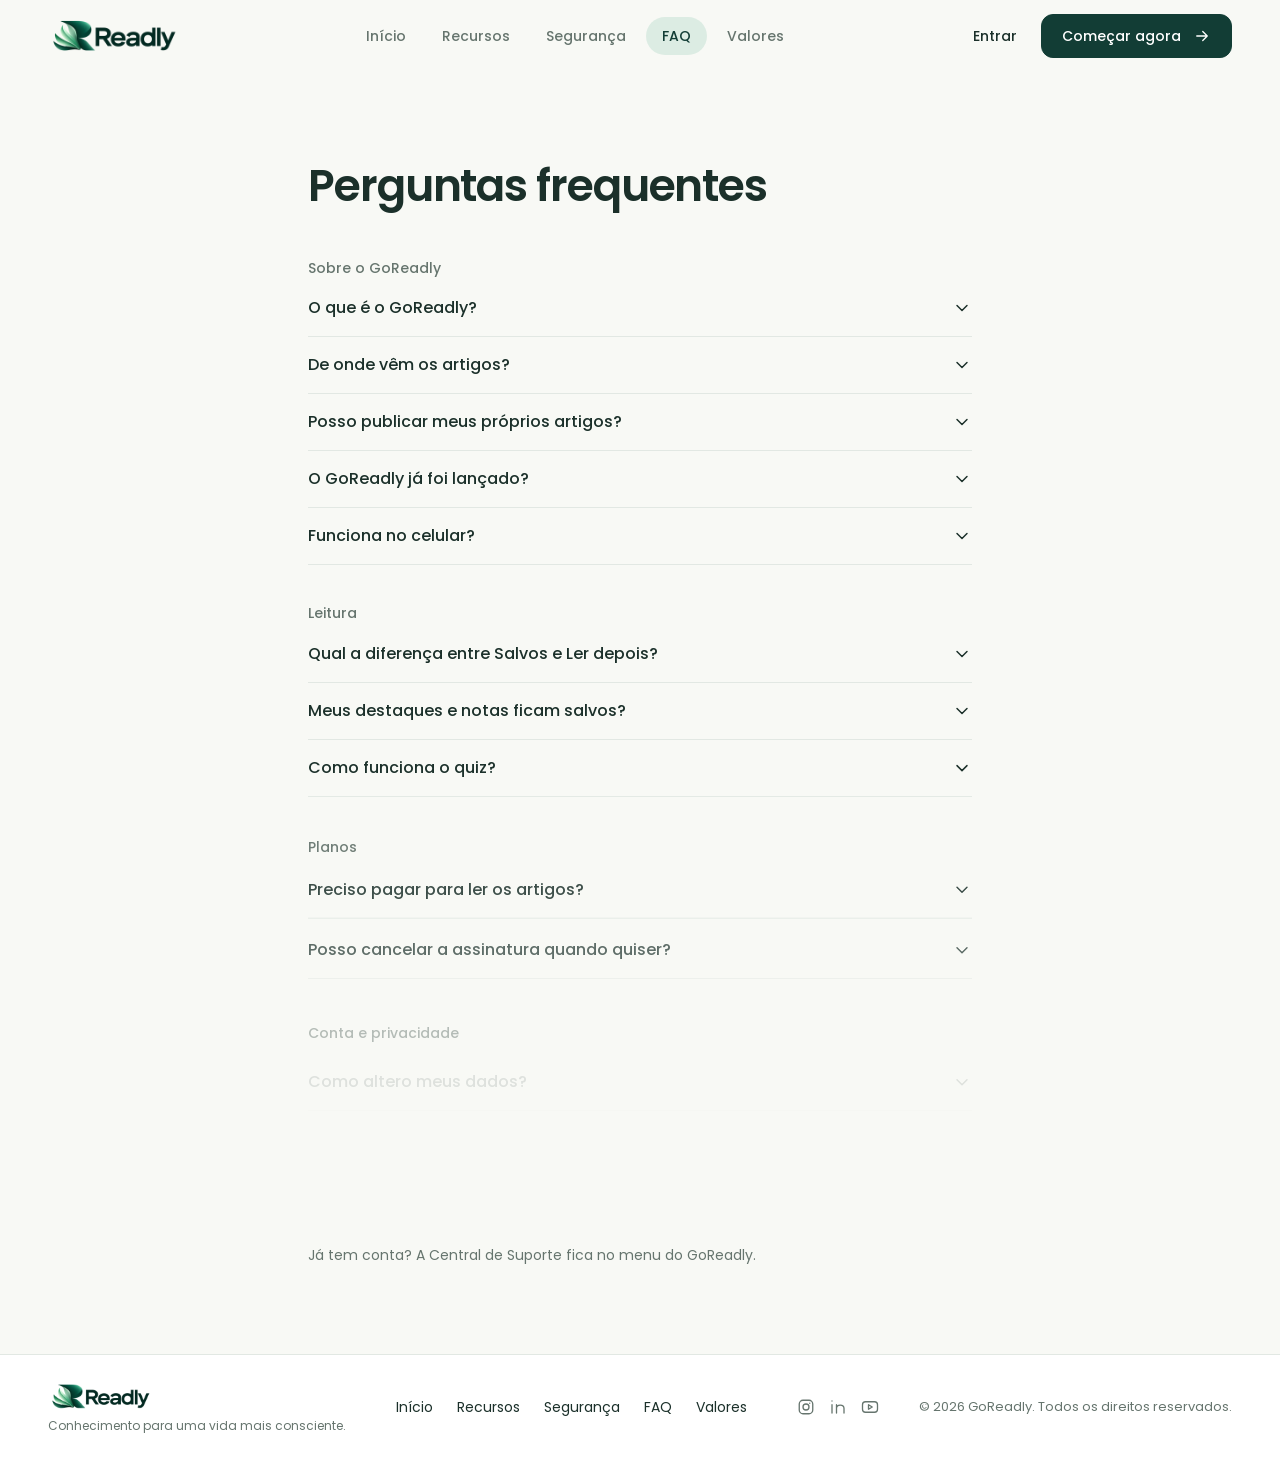
==== faq.html @ 85cb45d0 "add" ====
<!doctype html>
<html lang="pt-BR">
<head>
  <meta charset="utf-8">
  <meta name="viewport" content="width=device-width, initial-scale=1">
  <meta name="description" content="Respostas para as perguntas mais comuns sobre o GoReadly: artigos, leitura, planos, conta e privacidade.">
  <meta name="theme-color" content="#F8F9F5">
  <title>Perguntas frequentes — GoReadly</title>
  <link rel="icon" href="./assets/favicon.ico" sizes="any">
  <link rel="icon" type="image/png" sizes="32x32" href="./assets/favicon-32x32.png">
  <link rel="apple-touch-icon" href="./assets/apple-touch-icon.png">
  <link rel="preload" href="./assets/Poppins-Regular.woff2" as="font" type="font/woff2" crossorigin>
  <link rel="preload" href="./assets/Poppins-SemiBold.woff2" as="font" type="font/woff2" crossorigin>
  <link rel="stylesheet" href="./styles.css">
  <script>document.documentElement.classList.add('js');setTimeout(function(){document.documentElement.classList.add('motion-ready')},3000)</script>
  <script src="./assets/vendor/gsap.min.js" defer></script>
  <script src="./assets/vendor/ScrollTrigger.min.js" defer></script>
  <script src="./script.js" defer></script>
</head>
<body>
  <a class="skip-link" href="#inicio">Ir para o conteúdo</a>
  <svg class="icon-definitions" xmlns="http://www.w3.org/2000/svg" aria-hidden="true"><defs>
    <symbol id="arrow" viewBox="0 0 24 24"><path d="M5 12h14m-6-6 6 6-6 6"/></symbol>
    <symbol id="chevron" viewBox="0 0 24 24"><path d="m6 9 6 6 6-6"/></symbol>
    <symbol id="check" viewBox="0 0 24 24"><path d="M20 6 9 17l-5-5"/></symbol>
    <symbol id="minus" viewBox="0 0 24 24"><path d="M5 12h14"/></symbol>
    <symbol id="book" viewBox="0 0 24 24"><path d="M12 7v14"/><path d="M3 18a1 1 0 0 1-1-1V4a1 1 0 0 1 1-1h5a4 4 0 0 1 4 4 4 4 0 0 1 4-4h5a1 1 0 0 1 1 1v13a1 1 0 0 1-1 1h-6a3 3 0 0 0-3 3 3 3 0 0 0-3-3z"/></symbol>
    <symbol id="crown" viewBox="0 0 24 24"><path d="M11.600 3.300a.5.5 0 0 1 .8 0l2.900 5.600a1 1 0 0 0 1.500.3l4.300-3.700a.5.5 0 0 1 .8.500l-2.800 10.300a1 1 0 0 1-1 .7H5.900a1 1 0 0 1-1-.7L2.100 6a.5.5 0 0 1 .8-.500l4.300 3.700a1 1 0 0 0 1.500-.3z"/><path d="M5 21h14"/></symbol>
    <symbol id="instagram" viewBox="0 0 24 24"><rect x="3" y="3" width="18" height="18" rx="5"/><circle cx="12" cy="12" r="4"/><path d="M17 7h.01"/></symbol>
    <symbol id="linkedin" viewBox="0 0 24 24"><path d="M4 9v11M4 4v.01M10 20V9m0 5c0-6 10-6 10 0v6"/></symbol>
    <symbol id="youtube" viewBox="0 0 24 24"><rect x="2" y="5" width="20" height="14" rx="4"/><path d="m10 9 5 3-5 3Z"/></symbol>
  </defs></svg>

  <header class="header">
    <div class="container header-inner">
      <a href="./index.html" class="brand" aria-label="GoReadly — início"><img src="./assets/goreadly-logo.png" alt="GoReadly" width="132" height="44"></a>
      <nav class="navigation" id="mobile-navigation" aria-label="Navegação principal">
        <a href="./index.html#inicio">Início</a>
        <a href="./recursos.html">Recursos</a>
        <a href="./seguranca.html">Segurança</a>
        <a href="./faq.html" aria-current="page">FAQ</a>
        <a href="./valores.html">Valores</a>
        <a class="navigation-login" href="/login">Entrar</a>
      </nav>
      <div class="header-actions">
        <a class="header-login" href="/login">Entrar</a>
        <a class="button button-small" href="/cadastro">Começar agora <svg aria-hidden="true"><use href="#arrow"/></svg></a>
        <button class="menu-toggle" type="button" aria-label="Abrir menu" aria-expanded="false" aria-controls="mobile-navigation"><span></span><span></span></button>
      </div>
    </div>
  </header>

  <main id="inicio" tabindex="-1">
    <div class="container faq-page">
      <h1>Perguntas frequentes</h1>
      <section class="faq">
        <h2>Sobre o GoReadly</h2>
        <details><summary>O que é o GoReadly? <svg aria-hidden="true"><use href="#chevron"/></svg></summary><p>Uma plataforma de aprendizagem contínua por meio da leitura de artigos selecionados e revisados pela equipe do GoReadly.</p></details>
        <details><summary>De onde vêm os artigos? <svg aria-hidden="true"><use href="#chevron"/></svg></summary><p>De fontes selecionadas pela equipe. Cada artigo mostra a fonte, os créditos e a licença, quando disponíveis.</p></details>
        <details><summary>Posso publicar meus próprios artigos? <svg aria-hidden="true"><use href="#chevron"/></svg></summary><p>Não. O catálogo é selecionado, revisado e publicado exclusivamente pela equipe.</p></details>
        <details><summary>O GoReadly já foi lançado? <svg aria-hidden="true"><use href="#chevron"/></svg></summary><p>A plataforma está em desenvolvimento, e os recursos podem evoluir até o lançamento.</p></details>
        <details><summary>Funciona no celular? <svg aria-hidden="true"><use href="#chevron"/></svg></summary><p>Sim, pelo navegador do celular ou do tablet. Ainda não há aplicativo para instalar.</p></details>
      </section>
      <section class="faq">
        <h2>Leitura</h2>
        <details><summary>Qual a diferença entre Salvos e Ler depois? <svg aria-hidden="true"><use href="#chevron"/></svg></summary><p>Salvos é a sua coleção permanente. Ler depois é uma fila: o artigo sai dela quando você termina a leitura.</p></details>
        <details><summary>Meus destaques e notas ficam salvos? <svg aria-hidden="true"><use href="#chevron"/></svg></summary><p>Sim, na sua conta, e aparecem em qualquer aparelho em que você entrar. Suas notas são privadas.</p></details>
        <details><summary>Como funciona o quiz? <svg aria-hidden="true"><use href="#chevron"/></svg></summary><p>No Premium, ao terminar um artigo que tem quiz, perguntamos se você quer validar a leitura respondendo às perguntas.</p></details>
      </section>
      <section class="faq">
        <h2>Planos</h2>
        <details><summary>Preciso pagar para ler os artigos? <svg aria-hidden="true"><use href="#chevron"/></svg></summary><p>Não. Todo o catálogo está disponível no plano Free. O Premium acrescenta coleções, insights, quiz e personalização. <a href="./valores.html">Veja os valores</a>.</p></details>
        <details><summary>Posso cancelar a assinatura quando quiser? <svg aria-hidden="true"><use href="#chevron"/></svg></summary><p>Sim. O cancelamento é feito em Configurações, e você mantém o Premium até o fim do período já pago.</p></details>
      </section>
      <section class="faq">
        <h2>Conta e privacidade</h2>
        <details><summary>Como altero meus dados? <svg aria-hidden="true"><use href="#chevron"/></svg></summary><p>Em Configurações, na aba Conta e segurança, você altera nome, e-mail, foto e senha.</p></details>
        <details><summary>Posso exportar meus dados ou excluir minha conta? <svg aria-hidden="true"><use href="#chevron"/></svg></summary><p>Sim. As duas opções ficam em Configurações, na aba Dados e privacidade.</p></details>
        <details><summary>Como a minha conta é protegida? <svg aria-hidden="true"><use href="#chevron"/></svg></summary><p>Senhas nunca ficam em texto puro, e o servidor confere o acesso em cada operação. <a href="./seguranca.html">Saiba mais sobre segurança</a>.</p></details>
      </section>
      <p class="faq-page-more">Já tem conta? A Central de Suporte fica no menu do GoReadly.</p>
    </div>
  </main>
</main>

  <footer class="footer">
    <div class="container footer-inner">
      <div class="footer-brand">
        <a href="./index.html" class="brand" aria-label="GoReadly — início"><img src="./assets/goreadly-logo.png" alt="GoReadly" width="105" height="35"></a>
        <p>Conhecimento para uma vida mais consciente.</p>
      </div>
      <nav aria-label="Navegação do rodapé">
        <a href="./index.html#inicio">Início</a>
        <a href="./recursos.html">Recursos</a>
        <a href="./seguranca.html">Segurança</a>
        <a href="./faq.html">FAQ</a>
        <a href="./valores.html">Valores</a>
      </nav>
      <div class="socials" role="group" aria-label="Redes sociais — em breve">
        <svg role="img" aria-label="Instagram"><use href="#instagram"/></svg>
        <svg role="img" aria-label="LinkedIn"><use href="#linkedin"/></svg>
        <svg role="img" aria-label="YouTube"><use href="#youtube"/></svg>
      </div>
      <p class="copyright">© <span id="year">2026</span> GoReadly. Todos os direitos reservados.</p>
    </div>
  </footer>
</body>
</html>
---- styles.css ----
@font-face {
  font-family: Poppins;
  src: url('./assets/Poppins-Regular.woff2') format('woff2');
  font-weight: 400;
  font-display: swap;
}

@font-face {
  font-family: Poppins;
  src: url('./assets/Poppins-Medium.woff2') format('woff2');
  font-weight: 500;
  font-display: swap;
}

@font-face {
  font-family: Poppins;
  src: url('./assets/Poppins-SemiBold.woff2') format('woff2');
  font-weight: 600;
  font-display: swap;
}

:root {
  --color-primary: #123D35;
  --color-primary-hover: #0C3029;
  --color-secondary: #9FC8B6;
  --color-accent: #DCECE3;
  --color-background: #F8F9F5;
  --color-surface: #FFFFFF;
  --color-surface-muted: #EFF3ED;
  --color-text-primary: #1B302A;
  --color-text-secondary: #66756E;
  --color-border: #E2E8E3;
  --color-success: #27805A;
  /* Cores de categoria dos destaques e notas, usadas somente nas prévias do leitor. */
  --color-highlight-yellow: #FFF0C2;
  --color-highlight-yellow-line: #F5AD16;
  --color-highlight-purple: #F4EDFD;
  --color-highlight-purple-line: #9648EF;
  --color-brand-green: color-mix(in srgb, var(--color-primary), var(--color-success) 45%);
  --font-ui: 'Poppins', 'Segoe UI', system-ui, -apple-system, sans-serif;
  --radius-control: 12px;
  --radius-card: 16px;
  --shadow-card: none;
  --shadow-raised: 0 8px 24px rgb(27 48 42 / 6%);
  --transition-default: 200ms ease;
  --gutter: clamp(20px, 4vw, 48px);
}

*, *::before, *::after { box-sizing: border-box; }

html {
  scroll-behavior: smooth;
  scroll-padding-top: 88px;
  -webkit-text-size-adjust: 100%;
}

body {
  margin: 0;
  overflow-x: clip;
  background: var(--color-background);
  color: var(--color-text-primary);
  font-family: var(--font-ui);
  font-size: 1rem;
  line-height: 1.6;
  font-synthesis: none;
  -webkit-font-smoothing: antialiased;
}

h1, h2, h3, p, ul, ol, figure { margin: 0; padding: 0; }
ul, ol { list-style: none; }
h1, h2, h3 { font-weight: 600; text-wrap: balance; }
h1 em, h2 em { font-style: normal; color: var(--color-brand-green); }
p { text-wrap: pretty; }
a { color: inherit; text-decoration: none; }
button { font: inherit; color: inherit; cursor: pointer; }
main:focus { outline: none; }
svg {
  width: 20px;
  height: 20px;
  fill: none;
  stroke: currentColor;
  stroke-width: 1.75;
  stroke-linecap: round;
  stroke-linejoin: round;
  flex-shrink: 0;
}
:focus-visible { outline: 2px solid var(--color-primary); outline-offset: 3px; }

.icon-definitions { position: absolute; width: 0; height: 0; overflow: hidden; }
.container {
  width: 100%;
  max-width: calc(1216px + 2 * var(--gutter));
  margin-inline: auto;
  padding-inline: var(--gutter);
}
.skip-link {
  position: fixed;
  top: -100px;
  left: 12px;
  z-index: 20;
  padding: 12px 16px;
  border-radius: var(--radius-control);
  background: var(--color-primary);
  color: var(--color-surface);
}
.skip-link:focus { top: 12px; }

.eyebrow {
  margin-bottom: 12px;
  font-size: .75rem;
  font-weight: 500;
  letter-spacing: .16em;
  text-transform: uppercase;
  color: var(--color-brand-green);
}

.card {
  border: 1px solid var(--color-border);
  border-radius: var(--radius-card);
  background: var(--color-surface);
  box-shadow: var(--shadow-card);
}

.icon-box {
  display: grid;
  place-items: center;
  flex-shrink: 0;
  width: 24px;
  height: 24px;
  color: var(--color-primary);
}
.icon-box-large { width: 24px; height: 24px; }
.icon-box-large svg { width: 24px; height: 24px; }

/* Botões */
.button {
  display: inline-flex;
  align-items: center;
  justify-content: center;
  gap: 12px;
  min-height: 48px;
  padding: 0 24px;
  border: 1px solid var(--color-primary);
  border-radius: var(--radius-control);
  background: var(--color-primary);
  color: var(--color-surface);
  font-size: .9375rem;
  font-weight: 500;
  white-space: nowrap;
  transition: background-color var(--transition-default), border-color var(--transition-default), box-shadow var(--transition-default), transform var(--transition-default);
}
.button svg { width: 18px; height: 18px; transition: transform var(--transition-default); }
.button-small { min-height: 44px; padding: 0 20px; font-size: .875rem; }
.button-outline { border-color: var(--color-secondary); background: var(--color-surface); color: var(--color-primary); }
.button .icon-play { width: 14px; height: 14px; stroke-width: 1; }

/* Cabeçalho */
.header {
  position: sticky;
  top: 0;
  z-index: 10;
  background: rgb(248 249 245 / 88%);
  -webkit-backdrop-filter: blur(10px);
  backdrop-filter: blur(10px);
  border-bottom: 1px solid transparent;
  transition: border-color var(--transition-default);
}
.header.is-stuck { border-bottom-color: var(--color-border); }
/* No topo da página o cabeçalho se funde à cena do hero. */
.header:not(.is-stuck) { background: transparent; -webkit-backdrop-filter: none; backdrop-filter: none; }
.header-inner { display: flex; align-items: center; height: 72px; gap: 24px; }
.brand { display: block; flex-shrink: 0; transition: opacity var(--transition-default); }
.brand img { display: block; height: auto; }
.navigation { display: flex; align-items: center; gap: 4px; margin-inline: auto; }
.navigation a {
  padding: 8px 16px;
  border-radius: 999px;
  font-size: .875rem;
  font-weight: 500;
  color: var(--color-text-secondary);
  transition: background-color var(--transition-default), color var(--transition-default);
}
.navigation a[aria-current] { background: var(--color-accent); color: var(--color-primary); }
.navigation-login { display: none; }
.header-actions { display: flex; align-items: center; gap: 20px; }
.header-login {
  padding: 10px 4px;
  font-size: .875rem;
  font-weight: 500;
  transition: color var(--transition-default);
}
.menu-toggle {
  display: none;
  position: relative;
  width: 44px;
  height: 44px;
  border: 1px solid var(--color-border);
  border-radius: var(--radius-control);
  background: var(--color-surface);
}
.menu-toggle span {
  position: absolute;
  left: 13px;
  right: 13px;
  height: 1.5px;
  background: var(--color-primary);
  transition: transform var(--transition-default);
}
.menu-toggle span:nth-child(1) { top: 17px; }
.menu-toggle span:nth-child(2) { top: 25px; }
.menu-toggle[aria-expanded='true'] span:nth-child(1) { transform: translateY(4px) rotate(45deg); }
.menu-toggle[aria-expanded='true'] span:nth-child(2) { transform: translateY(-4px) rotate(-45deg); }

/* Hero */
.hero { position: relative; isolation: isolate; overflow: clip; margin-top: -72px; padding-top: 72px; }
.hero::before {
  content: '';
  position: absolute;
  inset: 0;
  z-index: -1;
  background: url('./assets/botanical.jpg') left top / max(100%, 1100px) auto no-repeat;
  mix-blend-mode: multiply;
  opacity: .16;
  -webkit-mask-image: linear-gradient(to bottom, #000 45%, transparent);
  mask-image: linear-gradient(to bottom, #000 45%, transparent);
}
.hero-grid {
  display: grid;
  grid-template-columns: minmax(0, 6fr) minmax(0, 7fr);
  align-items: center;
  gap: 16px;
  min-height: 560px;
}
.hero-copy { padding-block: 32px; position: relative; z-index: 1; }
h1 {
  font-size: clamp(1.875rem, 8.6vw, 3.25rem);
  line-height: 1.08;
  letter-spacing: -.035em;
}
.hero-lead {
  max-width: 46ch;
  margin-top: 20px;
  font-size: 1.0625rem;
  color: var(--color-text-secondary);
}
.hero-actions { display: flex; flex-wrap: wrap; gap: 12px; margin-top: 28px; }
.hero-visual {
  position: relative;
  /* A foto sangra até a borda da janela, mesmo em telas mais largas que o contêiner. */
  margin-right: calc(-1 * max(var(--gutter), (100vw - 1216px) / 2));
  margin-left: -32px;
}
.hero-visual img {
  display: block;
  width: 100%;
  height: auto;
  mix-blend-mode: multiply;
  filter: brightness(1.05);
  -webkit-mask-image: linear-gradient(to right, transparent, #000 6%), linear-gradient(to bottom, transparent, #000 11% 90%, transparent);
  mask-image: linear-gradient(to right, transparent, #000 6%), linear-gradient(to bottom, transparent, #000 11% 90%, transparent);
  -webkit-mask-composite: source-in;
  mask-composite: intersect;
}

@media (min-width: 961px) {
  h1 { font-size: clamp(2.5rem, 4.2vw, 3.5rem); }
}

/* Benefícios */
.benefits {
  position: relative;
  display: grid;
  grid-template-columns: repeat(4, minmax(0, 1fr));
  gap: 24px;
  padding-block: 24px;
  border-block: 1px solid var(--color-border);
}
.benefits li { display: flex; align-items: flex-start; gap: 12px; }
.benefits h2, .section .benefits h2 { font-size: .9375rem; font-weight: 500; line-height: 1.35; letter-spacing: -.005em; }
.benefits p { margin-top: 2px; font-size: .8125rem; line-height: 1.45; color: var(--color-text-secondary); }

/* Seções */
.section { padding-top: clamp(56px, 7vw, 88px); }
.section-tight { padding-top: clamp(56px, 6vw, 80px); }
.section h2, .faq h2 { font-size: clamp(1.5rem, 2.6vw, 2rem); line-height: 1.2; letter-spacing: -.025em; }
.section-heading { display: flex; flex-wrap: wrap; align-items: baseline; gap: 4px 20px; margin-bottom: 28px; }
.section-heading p { color: var(--color-text-secondary); }

.steps { display: grid; grid-template-columns: repeat(3, minmax(0, 1fr)); gap: 40px; }
.step {
  position: relative;
  display: flex;
  align-items: center;
  gap: 20px;
  padding: 28px 24px 28px 28px;
  transition: box-shadow var(--transition-default), transform var(--transition-default);
}
.step-number {
  position: absolute;
  top: 10px;
  left: 10px;
  display: grid;
  place-items: center;
  width: 24px;
  height: 24px;
  border-radius: 50%;
  color: var(--color-text-secondary);
  font-size: .75rem;
  font-weight: 500;
}
.step h3 { font-size: 1rem; line-height: 1.35; letter-spacing: -.01em; }
.step p { margin-top: 4px; font-size: .875rem; line-height: 1.5; color: var(--color-text-secondary); }

/* Recursos */
.features-intro {
  display: grid;
  grid-template-columns: minmax(0, 1fr) minmax(0, 1fr);
  gap: 16px 64px;
  align-items: end;
  margin-bottom: 28px;
}
.features-intro > p { color: var(--color-text-secondary); }
.features { display: grid; grid-template-columns: repeat(4, minmax(0, 1fr)); gap: 16px; }
.feature {
  display: flex;
  flex-direction: column;
  padding: 16px;
  transition: box-shadow var(--transition-default), transform var(--transition-default);
}
.feature-heading { display: flex; gap: 12px; margin-bottom: 16px; }
.feature-heading h3 { font-size: 1rem; line-height: 1.35; }
.feature-heading p { margin-top: 2px; font-size: .8125rem; line-height: 1.4; color: var(--color-text-secondary); }
.feature-preview {
  flex: 1;
  min-height: 176px;
  padding: 14px;
  border-radius: var(--radius-control);
  background: var(--color-background);
  font-size: .8125rem;
  line-height: 1.5;
  overflow: hidden;
}
.preview-photo {
  display: block;
  border-radius: 8px;
  background-image: url('./assets/collections.jpg');
  background-repeat: no-repeat;
  background-size: 300% 100%;
  transition: transform 250ms ease;
}
.photo-mountain { background-position: 0 50%; }
.photo-statue { background-position: 50% 50%; }
.photo-library { background-position: 100% 50%; }
.preview-article .preview-photo { height: 88px; margin-bottom: 12px; background-size: 300% auto; background-position: 0 42%; }
.preview-article b { display: block; font-size: .875rem; font-weight: 500; line-height: 1.35; }
.preview-article small { display: flex; align-items: center; gap: 6px; margin-top: 8px; font-size: .75rem; color: var(--color-text-secondary); }
.preview-article small svg { width: 14px; height: 14px; }
.preview-highlight p { padding-left: 10px; border-left: 2px solid; }
.preview-highlight p + p { margin-top: 12px; }
.preview-highlight .quote-green { border-color: var(--color-secondary); --mark-color: var(--color-accent); }
.preview-highlight .quote-yellow { border-color: var(--color-highlight-yellow-line); --mark-color: var(--color-highlight-yellow); }
mark {
  color: inherit;
  padding: .1em .2em;
  border-radius: 3px;
  background: linear-gradient(var(--mark-color), var(--mark-color)) left center / 100% 100% no-repeat;
  -webkit-box-decoration-break: clone;
  box-decoration-break: clone;
}
.note-tabs { display: flex; gap: 8px; margin-bottom: 12px; font-size: .75rem; color: var(--color-text-secondary); }
.note-tabs span { padding: 3px 12px; border-radius: 8px; }
.note-tabs span:first-child { background: var(--color-accent); color: var(--color-primary); font-weight: 500; }
.note {
  padding: 12px;
  border-left: 2px solid var(--color-highlight-purple-line);
  border-radius: 4px 8px 8px 4px;
  background: var(--color-highlight-purple);
}
.note + .note { margin-top: 8px; }
.note-green { border-left-color: var(--color-secondary); background: var(--color-surface-muted); }
.preview-collections { padding-block: 8px; }
.preview-collections div {
  display: grid;
  grid-template-columns: 40px minmax(0, 1fr);
  column-gap: 12px;
  align-items: center;
  padding-block: 7px;
}
.preview-collections div + div { border-top: 1px solid var(--color-border); }
.preview-collections .preview-photo { grid-row: span 2; width: 40px; height: 40px; }
.preview-collections b { font-weight: 500; line-height: 1.3; }
.preview-collections small { font-size: .75rem; line-height: 1.3; color: var(--color-text-secondary); }

/* Tela de recursos */
.hero-resources::before { filter: blur(3px); opacity: .16; }
.hero-resources .hero-grid { grid-template-columns: minmax(0, 1fr) minmax(0, 1fr); min-height: 640px; gap: 32px; }
@media (min-width: 961px) {
  .hero-resources h1 { font-size: clamp(2.75rem, 5vw, 4.25rem); }
}
.hero-resources .hero-lead { font-size: 1.125rem; }
.hero-points { display: flex; flex-wrap: wrap; margin-top: 40px; }
.hero-points li { display: flex; align-items: center; gap: 8px; padding-right: 14px; font-size: .75rem; line-height: 1.35; color: var(--color-text-secondary); }
.hero-points li + li { padding-left: 14px; border-left: 1px solid var(--color-border); }
.hero-points li:first-child { padding-left: 0; }
.hero-points li:last-child { padding-right: 0; }
.hero-points svg { width: 18px; height: 18px; }
.hero-points p { max-width: 88px; }
@media (max-width: 1240px) {
  .hero-points { display: grid; grid-template-columns: repeat(2, minmax(0, 1fr)); gap: 12px; margin-top: 28px; }
  .hero-points li, .hero-points li + li { padding: 0; border: 0; }
  .hero-points p { max-width: none; }
}
.hero-points b { display: block; font-weight: 500; color: var(--color-text-primary); }


.resources-heading { margin-bottom: 28px; }
.resources .feature-heading { min-height: 84px; }
.resources .feature-preview { min-height: 216px; }
.preview-toolbar { display: flex; justify-content: flex-end; gap: 4px; margin-bottom: 8px; }
.preview-toolbar-start { justify-content: flex-start; padding-bottom: 8px; border-bottom: 1px solid var(--color-border); }
.preview-toolbar span { display: grid; place-items: center; min-width: 28px; height: 28px; border-radius: 8px; background: var(--color-surface-muted); font-size: .75rem; }
.preview-toolbar b { font-weight: 600; }
.resources .preview-article > b { font-size: 1rem; font-weight: 600; letter-spacing: -.01em; }
.resources .preview-article .preview-photo { height: 96px; margin: 10px 0 0; }
.comment { display: flex; gap: 10px; }
.comment + .comment { margin-top: 14px; padding-top: 14px; border-top: 1px solid var(--color-border); }
.comment b { display: block; font-weight: 500; }
.avatar { display: grid; place-items: center; flex-shrink: 0; width: 32px; height: 32px; border-radius: 50%; background: var(--color-primary); color: var(--color-surface); font-size: .75rem; font-weight: 500; }
.avatar-soft { background: var(--color-accent); color: var(--color-primary); }
.resources .preview-highlight { font-size: .9375rem; }
.color-picker { display: flex; gap: 8px; width: fit-content; margin-top: 16px; padding: 8px 10px; border: 1px solid var(--color-border); border-radius: var(--radius-control); background: var(--color-surface); box-shadow: var(--shadow-card); }
.color-picker i { width: 18px; height: 18px; border-radius: 50%; background: var(--color-secondary); }
.color-picker .is-selected { box-shadow: 0 0 0 2px var(--color-surface), 0 0 0 3.5px var(--color-primary); }
.color-picker .swatch-yellow { background: var(--color-highlight-yellow-line); }
.color-picker .swatch-purple { background: var(--color-highlight-purple-line); }
.note-editor { padding-top: 10px; font-size: .875rem; }
.chips { display: flex; flex-wrap: wrap; gap: 4px; margin-bottom: 10px; font-size: .75rem; }
.chips span { padding: 2px 10px; border-radius: 8px; background: var(--color-surface-muted); }
.chips .is-selected { background: var(--color-accent); color: var(--color-primary); font-weight: 500; }
.library-item { display: flex; gap: 10px; align-items: center; padding-block: 8px; }
.library-item + .library-item { border-top: 1px solid var(--color-border); }
.library-item .preview-photo { flex-shrink: 0; width: 48px; height: 48px; }
.library-item b { display: block; font-weight: 500; line-height: 1.3; }
.library-item small { font-size: .75rem; color: var(--color-text-secondary); }
.preview-sources dl { margin: 0; }
.preview-sources div { display: flex; justify-content: space-between; gap: 12px; padding-block: 11px; }
.preview-sources div:first-child { padding-top: 2px; }
.preview-sources div + div { border-top: 1px solid var(--color-border); }
.preview-sources dt { color: var(--color-text-secondary); }
.preview-sources dd { margin: 0; font-weight: 500; text-align: right; }
.insight-tiles { display: grid; grid-template-columns: repeat(2, minmax(0, 1fr)); gap: 8px; margin: 0 0 10px; }
.insight-tiles div { display: flex; flex-direction: column-reverse; }
.insight-tiles dt { font-size: .75rem; color: var(--color-text-secondary); }
.insight-tiles dd { margin: 0; font-size: 1.125rem; font-weight: 600; line-height: 1.3; letter-spacing: -.02em; }
.week-bars { display: grid; grid-template-columns: repeat(4, minmax(0, 1fr)); gap: 12px; align-items: end; height: 118px; }
.week-bars li { display: flex; flex-direction: column; align-items: center; justify-content: flex-end; height: 100%; }
.week-bars b { font-size: .75rem; font-weight: 500; }
.week-bars i { width: 100%; max-width: 28px; height: calc(var(--value) * 11px); border-radius: 4px 4px 0 0; background: var(--color-primary); }
.week-bars small { width: 100%; padding-top: 4px; border-top: 1px solid var(--color-border); font-size: .75rem; line-height: 1.3; color: var(--color-text-secondary); text-align: center; }
.features-more { display: inline-flex; align-items: center; gap: 8px; min-height: 44px; margin-top: 16px; font-size: .9375rem; font-weight: 500; color: var(--color-primary); }
.features-more svg { width: 18px; height: 18px; transition: transform var(--transition-default); }

/* Tela de segurança */
@media (min-width: 961px) {
}
.security-grid { display: grid; grid-template-columns: repeat(3, minmax(0, 1fr)); gap: 32px 48px; }
.security-card { display: flex; gap: 12px; padding: 0; border: 0; background: none; }
.security-card h3 { font-size: 1rem; line-height: 1.35; }
.security-card p { margin-top: 4px; font-size: .875rem; line-height: 1.5; color: var(--color-text-secondary); }
.pillars { position: relative; display: grid; grid-template-columns: repeat(5, minmax(0, 1fr)); gap: 24px; }
.pillars-track {
  position: absolute;
  top: 17px;
  left: 18px;
  right: 18%;
  height: 2px;
  background: var(--color-border);
}
.pillars-track span { display: block; height: 100%; background: var(--color-primary); transform-origin: left; }
.pillar { position: relative; }
.pillar-number {
  display: grid;
  place-items: center;
  width: 36px;
  height: 36px;
  margin-bottom: 16px;
  border-radius: 50%;
  background: var(--color-primary);
  color: var(--color-surface);
  font-size: .875rem;
  font-weight: 600;
  transition: background-color var(--transition-default), color var(--transition-default);
}
.pillars.is-tracking .pillar:not(.is-active) .pillar-number { background: var(--color-accent); color: var(--color-primary); }
.pillar h3 { font-size: 1rem; line-height: 1.35; }
.pillar p { margin-top: 4px; font-size: .875rem; line-height: 1.5; color: var(--color-text-secondary); }
.control-lead { margin-top: 12px; color: var(--color-text-secondary); }
.control-list { display: grid; grid-template-columns: repeat(2, minmax(0, 1fr)); gap: 12px; margin-top: 20px; }
.control-list li { display: flex; gap: 12px; padding: 0; border: 0; background: none; }
.control-list h3 { font-size: .9375rem; font-weight: 500; line-height: 1.35; }
.plan-tag { display: inline-block; margin-top: 6px; padding: 1px 8px; border-radius: 8px; background: var(--color-surface-muted); font-size: .75rem; color: var(--color-text-primary); }

/* Movimento controlado pelo GSAP */
.word { display: inline-block; overflow: hidden; padding-bottom: .16em; margin-bottom: -.16em; vertical-align: top; }
.word-inner { display: inline-block; }
.hero::before { translate: var(--leaf-x, 0) var(--leaf-y, 0); }
.closing::before { top: -24px; bottom: -24px; translate: 0 var(--drift, 0); }
.hero-actions .button { transition-property: background-color, border-color, box-shadow; }

/* Segurança e FAQ */
.trust-grid { display: grid; grid-template-columns: minmax(0, 5fr) minmax(0, 7fr); gap: 32px 64px; align-items: start; }
.trust-card { padding: 32px; }
.trust-card h2 { margin-top: 20px; }
.trust-card p { margin-top: 12px; color: var(--color-text-secondary); }
.faq h2 { margin-bottom: 20px; }
.faq details { box-shadow: none; }
.faq details + details { margin-top: 8px; }
summary {
  display: flex;
  align-items: center;
  justify-content: space-between;
  gap: 16px;
  min-height: 56px;
  padding: 12px 20px;
  border-radius: var(--radius-card);
  font-weight: 500;
  line-height: 1.4;
  cursor: pointer;
  list-style: none;
  transition: color var(--transition-default);
}
summary::-webkit-details-marker { display: none; }
summary svg { transition: transform var(--transition-default); }
details[open] summary svg { transform: rotate(180deg); }
details p { padding: 0 20px 20px; font-size: .9375rem; color: var(--color-text-secondary); }

/* Encerramento */
.closing {
  position: relative;
  isolation: isolate;
  overflow: hidden;
  margin-top: clamp(56px, 7vw, 88px);
  padding-block: clamp(56px, 7vw, 88px);
  border-top: 1px solid var(--color-border);
}
.closing::before {
  content: '';
  position: absolute;
  inset: 0 auto 0 0;
  z-index: -1;
  width: min(26vw, 380px);
  background: url('./assets/botanical.jpg') left bottom / 800px auto no-repeat;
  mix-blend-mode: multiply;
  opacity: .4;
  -webkit-mask-image: linear-gradient(to right, #000 45%, transparent);
  mask-image: linear-gradient(to right, #000 45%, transparent);
}
.closing-inner {
  display: grid;
  grid-template-columns: minmax(0, 1.2fr) minmax(0, .8fr);
  gap: 24px 40px;
  align-items: center;
  padding-left: clamp(0px, 16vw, 200px);
  padding-right: clamp(0px, 14vw, 200px);
}
.closing h2 { font-size: clamp(1.75rem, 3vw, 2.5rem); line-height: 1.15; letter-spacing: -.03em; }
.closing-aside { max-width: 380px; }
.closing-aside p { margin-bottom: 16px; font-size: .9375rem; }

/* Rodapé */
.footer { background: var(--color-surface); border-top: 1px solid var(--color-border); }
.footer-inner { display: flex; flex-wrap: wrap; align-items: center; gap: 16px 40px; padding-block: 24px; font-size: .875rem; }
.footer-brand p { margin-top: 2px; font-size: .75rem; color: var(--color-text-secondary); }
.footer nav { display: flex; flex-wrap: wrap; gap: 4px 24px; margin-inline: auto; }
.footer nav a { transition: color var(--transition-default); }
.socials { display: flex; gap: 14px; color: var(--color-text-secondary); }
.socials svg { width: 18px; height: 18px; }
.copyright { font-size: .8125rem; color: var(--color-text-secondary); }

/* Estados de ponteiro */
@media (hover: hover) and (pointer: fine) {
  .brand:hover { opacity: .75; }
  .navigation a:hover { background: var(--color-surface-muted); color: var(--color-primary); }
  .navigation a[aria-current]:hover { background: var(--color-accent); }
  .header-login:hover, .footer nav a:hover, summary:hover { color: var(--color-brand-green); }
  .button:hover { background: var(--color-primary-hover); border-color: var(--color-primary-hover); box-shadow: 0 6px 16px rgb(18 61 53 / 16%); }
  .button-outline:hover { background: var(--color-accent); border-color: var(--color-primary); color: var(--color-primary); }
  .menu-toggle:hover { background: var(--color-surface-muted); }
  .step:hover, .feature:hover { box-shadow: var(--shadow-raised); }
}

/* Movimento */
@media (prefers-reduced-motion: no-preference) {
  /* Evita o clarão antes da abertura do GSAP; o script libera, e há um limite de tempo no HTML. */
  .js:not(.motion-ready) .hero-copy { visibility: hidden; }
  .button:hover { transform: translateY(-1px); }
  .button:hover svg:not(.icon-play), .features-more:hover svg { transform: translateX(3px); }
  .button:active { transform: scale(.985); }
  .step:hover, .feature:hover { transform: translateY(-2px); }
  .feature:hover .preview-photo { transform: scale(1.03); }
}
@media (prefers-reduced-motion: reduce) {
  html { scroll-behavior: auto; }
  *, *::before, *::after { transition: none !important; animation: none !important; }
}

/* Responsividade */
@media (max-width: 1180px) {
  .features { grid-template-columns: repeat(2, minmax(0, 1fr)); }
  .steps { gap: 28px; }
  .step { flex-direction: column; align-items: flex-start; padding-top: 44px; }
  .benefits { grid-template-columns: repeat(2, minmax(0, 1fr)); row-gap: 20px; }
  .security-grid { grid-template-columns: repeat(2, minmax(0, 1fr)); }
  .pillars { grid-template-columns: repeat(3, minmax(0, 1fr)); }
  .pillars-track { display: none; }
  .resources .feature-heading { min-height: 0; }
  .resources .feature-preview { min-height: 0; }
}

@media (max-width: 960px) {
  .header-inner { height: 68px; position: relative; gap: 16px; }
  .header-actions { gap: 8px; margin-left: auto; }
  .header-login { display: none; }
  .menu-toggle { display: block; }
  .navigation {
    display: none;
    position: absolute;
    top: 100%;
    left: 0;
    right: 0;
    flex-direction: column;
    align-items: stretch;
    gap: 2px;
    margin: 0;
    padding: 8px var(--gutter) 16px;
    background: var(--color-background);
    border-bottom: 1px solid var(--color-border);
    box-shadow: var(--shadow-card);
  }
  .navigation.is-open { display: flex; }
  .navigation a { padding: 12px 16px; border-radius: var(--radius-control); font-size: 1rem; }
  .navigation .navigation-login { display: block; color: var(--color-primary); }

  .hero-grid { grid-template-columns: minmax(0, 1fr); min-height: 0; gap: 0; }
  .hero-copy { padding-block: 32px 8px; }
  .hero-visual { margin-inline: calc(-1 * var(--gutter)); }
  .hero-resources .hero-grid { grid-template-columns: minmax(0, 1fr); min-height: 0; gap: 0; }
  .hero-resources { padding-bottom: 48px; }
  .hero-points { row-gap: 12px; }
  .hero-visual img {
    -webkit-mask-image: linear-gradient(to bottom, transparent, #000 8% 94%, transparent);
    mask-image: linear-gradient(to bottom, transparent, #000 8% 94%, transparent);
    -webkit-mask-composite: source-over;
    mask-composite: add;
  }
  .trust-grid, .features-intro, .closing-inner { grid-template-columns: minmax(0, 1fr); }
  .closing-inner { padding-inline: var(--gutter); }
  .closing::before { width: 50%; opacity: .22; }
  .hero { margin-top: -68px; padding-top: 68px; }
  .hero::before { opacity: .2; }
  .steps { grid-template-columns: minmax(0, 1fr); gap: 12px; }
  .step { flex-direction: row; align-items: center; padding: 24px 20px 24px 36px; }
}

@media (max-width: 640px) {
  .benefits { grid-template-columns: minmax(0, 1fr); }
  .features { grid-template-columns: minmax(0, 1fr); }
  .feature-preview { min-height: 0; }
  .button-small svg { display: none; }
  .security-grid, .pillars, .control-list { grid-template-columns: minmax(0, 1fr); }
  .resources .feature-heading { min-height: 0; }
  .resources .feature-preview { min-height: 0; }
  .hero-actions .button { flex: 1 1 auto; }
  .footer-inner { flex-direction: column; align-items: flex-start; }
  .footer nav { margin-inline: 0; }
}

@media (max-width: 380px) {
  .brand img { width: 96px; }
  .button-small { padding: 0 14px; }
}

/* Valores */
.plan-tag-ready { background: var(--color-accent); color: var(--color-primary); }
.plan-tag-premium { margin: 0 0 0 4px; vertical-align: middle; font-weight: 500; background: var(--color-accent); color: var(--color-primary); }
.faq a { color: var(--color-primary); font-weight: 500; text-decoration: underline; text-underline-offset: 2px; }
.closing-actions { display: flex; flex-wrap: wrap; gap: 12px; margin-top: 20px; }
.preview-quiz { display: grid; gap: 8px; font-size: .8125rem; }
.quiz-option { display: block; padding: 8px 12px; border: 1px solid var(--color-border); border-radius: 10px; font-size: .75rem; }
.quiz-option.is-selected { border-color: var(--color-primary); background: var(--color-accent); }
.preview-accents { display: grid; grid-template-columns: repeat(3, 28px); align-content: center; justify-content: center; gap: 12px; }
.preview-accents i { width: 28px; height: 28px; border-radius: 50%; }
.page-hero { padding-top: clamp(40px, 6vw, 72px); text-align: center; }
.page-hero h1 { font-size: clamp(2.5rem, 5vw, 4rem); line-height: 1.08; letter-spacing: -.02em; }
.page-hero h1 em { font-style: normal; color: var(--color-primary); }
.page-hero .hero-lead { max-width: 640px; margin-inline: auto; }
.section-pricing { padding-top: clamp(32px, 4vw, 48px); }
.pricing-grid { display: grid; grid-template-columns: repeat(3, minmax(0, 1fr)); gap: 16px; align-items: stretch; }
.pricing-card { display: flex; flex-direction: column; padding: 28px; }
.pricing-card h2 { font-size: 1.25rem; }
.pricing-description { min-height: 3em; margin-top: 6px; font-size: .875rem; line-height: 1.5; color: var(--color-text-secondary); }
.pricing-price { margin-top: 16px; font-size: .9375rem; color: var(--color-text-secondary); }
.pricing-price strong { font-size: 2.25rem; font-weight: 600; letter-spacing: -.02em; color: var(--color-text-primary); }
.pricing-note { min-height: 1.5em; margin-top: 2px; margin-bottom: 20px; font-size: .8125rem; color: var(--color-text-secondary); }
.pricing-card .button { justify-content: center; width: 100%; }
.pricing-features { display: grid; gap: 10px; margin-top: 24px; padding-top: 20px; border-top: 1px solid var(--color-border); font-size: .875rem; line-height: 1.4; }
.pricing-features li { display: flex; align-items: flex-start; gap: 8px; }
.pricing-features svg { flex: none; width: 18px; height: 18px; fill: none; stroke: var(--color-success); stroke-width: 2; stroke-linecap: round; stroke-linejoin: round; }
.pricing-card-featured { position: relative; border-color: var(--color-primary); box-shadow: var(--shadow-raised); }
.pricing-badge { position: absolute; top: 24px; right: 20px; display: inline-flex; align-items: center; gap: 4px; padding: 3px 10px; border-radius: 999px; background: var(--color-accent); font-size: .75rem; font-weight: 500; color: var(--color-primary); }
.pricing-badge svg { width: 14px; height: 14px; fill: none; stroke: currentColor; stroke-width: 2; stroke-linecap: round; stroke-linejoin: round; }
.pricing-disclaimer { max-width: 720px; margin: 20px auto 0; text-align: center; font-size: .875rem; line-height: 1.6; color: var(--color-text-secondary); }
.compare-wrap { overflow-x: auto; padding: 0; }
.compare-wrap:focus-visible { outline: 2px solid var(--color-success); outline-offset: 2px; }
.compare { width: 100%; min-width: 520px; border-collapse: collapse; font-size: .9375rem; }
.compare th, .compare td { padding: 14px 20px; border-bottom: 1px solid var(--color-border); text-align: center; font-weight: 400; }
.compare tbody tr:last-child th, .compare tbody tr:last-child td { border-bottom: 0; }
.compare thead th { background: var(--color-surface-muted); font-size: .875rem; font-weight: 600; }
.compare th:first-child { text-align: left; }
.compare svg { width: 20px; height: 20px; vertical-align: middle; fill: none; stroke: var(--color-success); stroke-width: 2; stroke-linecap: round; stroke-linejoin: round; }
.compare .compare-no { stroke: var(--color-text-secondary); }
.pricing-faq { max-width: 860px; }
@media (max-width: 960px) {
  .pricing-grid { grid-template-columns: minmax(0, 1fr); }
  .pricing-description, .pricing-note { min-height: 0; }
}

/* FAQ */
.faq-page { max-width: 760px; padding-block: clamp(48px, 7vw, 88px); }
.faq-page h1 { margin-bottom: clamp(32px, 5vw, 48px); font-size: clamp(2rem, 4vw, 2.75rem); line-height: 1.15; letter-spacing: -.025em; }
.faq-page section + section { margin-top: 40px; }
.faq-page h2 { margin-bottom: 4px; font-size: .875rem; font-weight: 500; letter-spacing: 0; color: var(--color-text-secondary); }
.faq-page details { padding: 0; border: 0; border-bottom: 1px solid var(--color-border); border-radius: 0; background: none; }
.faq-page details + details { margin-top: 0; }
.faq-page summary { padding-inline: 0; }
.faq-page details p { padding-inline: 0; }
.faq-page-more { margin-top: 40px; font-size: .875rem; color: var(--color-text-secondary); }

@media (max-width: 640px) {
  .compare { min-width: 0; font-size: .8125rem; }
  .compare th, .compare td { padding: 12px 8px; }
  .compare th:first-child { padding-left: 16px; }
  .compare td:last-child, .compare thead th:last-child { padding-right: 16px; }
}

/* Recursos e Segurança */
.page-hero .hero-actions { justify-content: center; }
.feature-group + .feature-group { padding-top: clamp(48px, 5vw, 64px); }
.promise-grid { display: grid; grid-template-columns: repeat(3, minmax(0, 1fr)); gap: 16px; }
.promise { padding: 28px; }
.promise h2 { margin-top: 16px; font-size: 1.125rem; }
.promise p { margin-top: 6px; font-size: .9375rem; line-height: 1.6; color: var(--color-text-secondary); }
.control-list-wide { grid-template-columns: repeat(4, minmax(0, 1fr)); margin-top: 0; }
@media (max-width: 960px) {
  .promise-grid { grid-template-columns: minmax(0, 1fr); }
  .control-list-wide { grid-template-columns: repeat(2, minmax(0, 1fr)); }
}
@media (max-width: 640px) {
  .control-list-wide { grid-template-columns: minmax(0, 1fr); }
}

/* Página inicial */
.photo-grid { display: grid; grid-template-columns: repeat(3, minmax(0, 1fr)); gap: 16px; }
.photo-card { display: flex; flex-direction: column; overflow: hidden; padding: 0; }
.photo-card-image { display: block; aspect-ratio: 4 / 3; background-image: url('./assets/collections.jpg'); background-repeat: no-repeat; background-size: 300% auto; }
.photo-card-image.photo-mountain { background-position: 0% 50%; }
.photo-card-image.photo-statue { background-position: 50% 50%; }
.photo-card-image.photo-library { background-position: 100% 50%; }
.photo-card > div { padding: 20px; }
.photo-card h3 { font-size: 1.0625rem; }
.photo-card p { margin-top: 4px; font-size: .9375rem; line-height: 1.55; color: var(--color-text-secondary); }
.home-split { display: grid; grid-template-columns: minmax(0, 5fr) minmax(0, 7fr); align-items: center; gap: 32px 64px; }
.home-split > img { width: 100%; height: 100%; max-height: 520px; object-fit: cover; border-radius: var(--radius-card); }
.home-points { display: grid; gap: 20px; margin-top: 24px; list-style: none; }
.home-points li { display: flex; gap: 12px; }
.home-points h3 { font-size: 1rem; line-height: 1.35; }
.home-points p { margin-top: 2px; font-size: .9375rem; line-height: 1.5; color: var(--color-text-secondary); }
@media (max-width: 960px) {
  .photo-grid, .home-split { grid-template-columns: minmax(0, 1fr); }
  .home-split > img { max-height: 320px; }
}
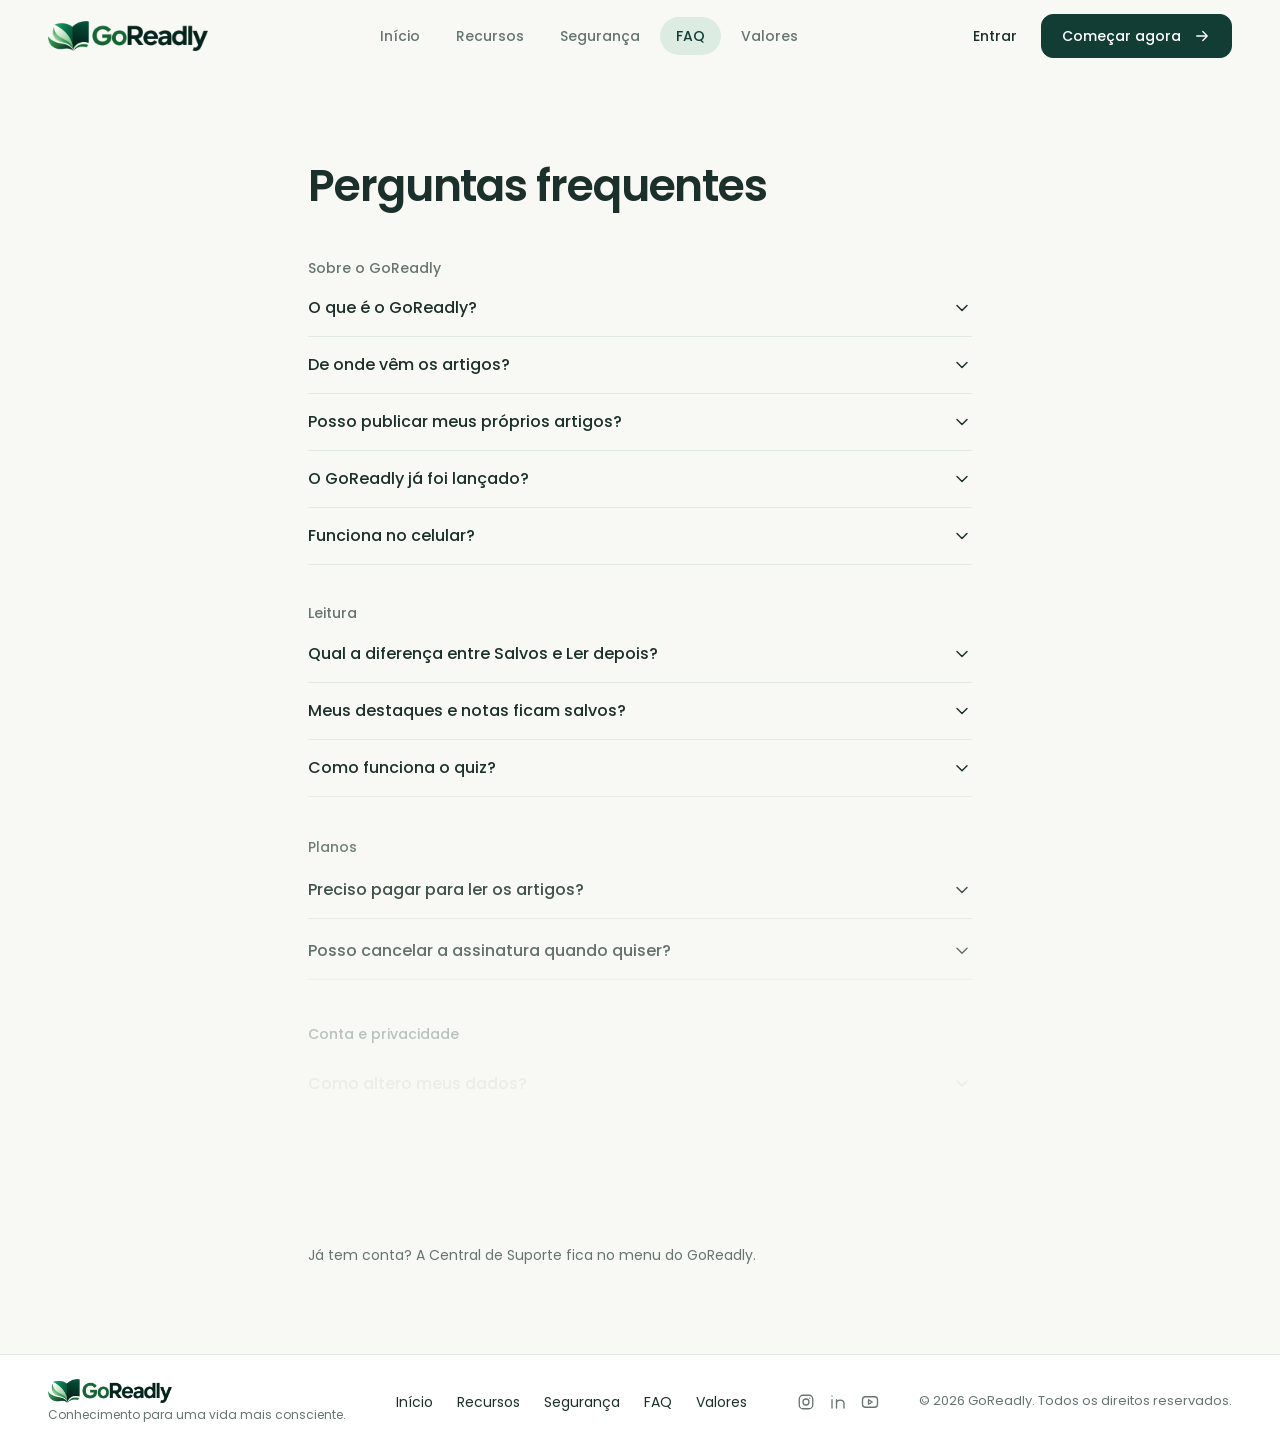
==== commit 0960f729: "add" ====
--- a/faq.html
+++ b/faq.html
@@ -33,7 +33,7 @@
 
   <header class="header">
     <div class="container header-inner">
-      <a href="./index.html" class="brand" aria-label="GoReadly — início"><img src="./assets/goreadly-logo.png" alt="GoReadly" width="132" height="44"></a>
+      <a href="./index.html" class="brand" aria-label="GoReadly — início"><img src="./assets/goreadly-logo.png" alt="GoReadly" width="160" height="31"></a>
       <nav class="navigation" id="mobile-navigation" aria-label="Navegação principal">
         <a href="./index.html#inicio">Início</a>
         <a href="./recursos.html">Recursos</a>
@@ -86,7 +86,7 @@
   <footer class="footer">
     <div class="container footer-inner">
       <div class="footer-brand">
-        <a href="./index.html" class="brand" aria-label="GoReadly — início"><img src="./assets/goreadly-logo.png" alt="GoReadly" width="105" height="35"></a>
+        <a href="./index.html" class="brand" aria-label="GoReadly — início"><img src="./assets/goreadly-logo.png" alt="GoReadly" width="124" height="24"></a>
         <p>Conhecimento para uma vida mais consciente.</p>
       </div>
       <nav aria-label="Navegação do rodapé">
--- a/styles.css
+++ b/styles.css
@@ -675,6 +675,10 @@
   .footer nav { margin-inline: 0; }
 }
 
+@media (max-width: 640px) {
+  .brand img { width: 132px; }
+}
+
 @media (max-width: 380px) {
   .brand img { width: 96px; }
   .button-small { padding: 0 14px; }
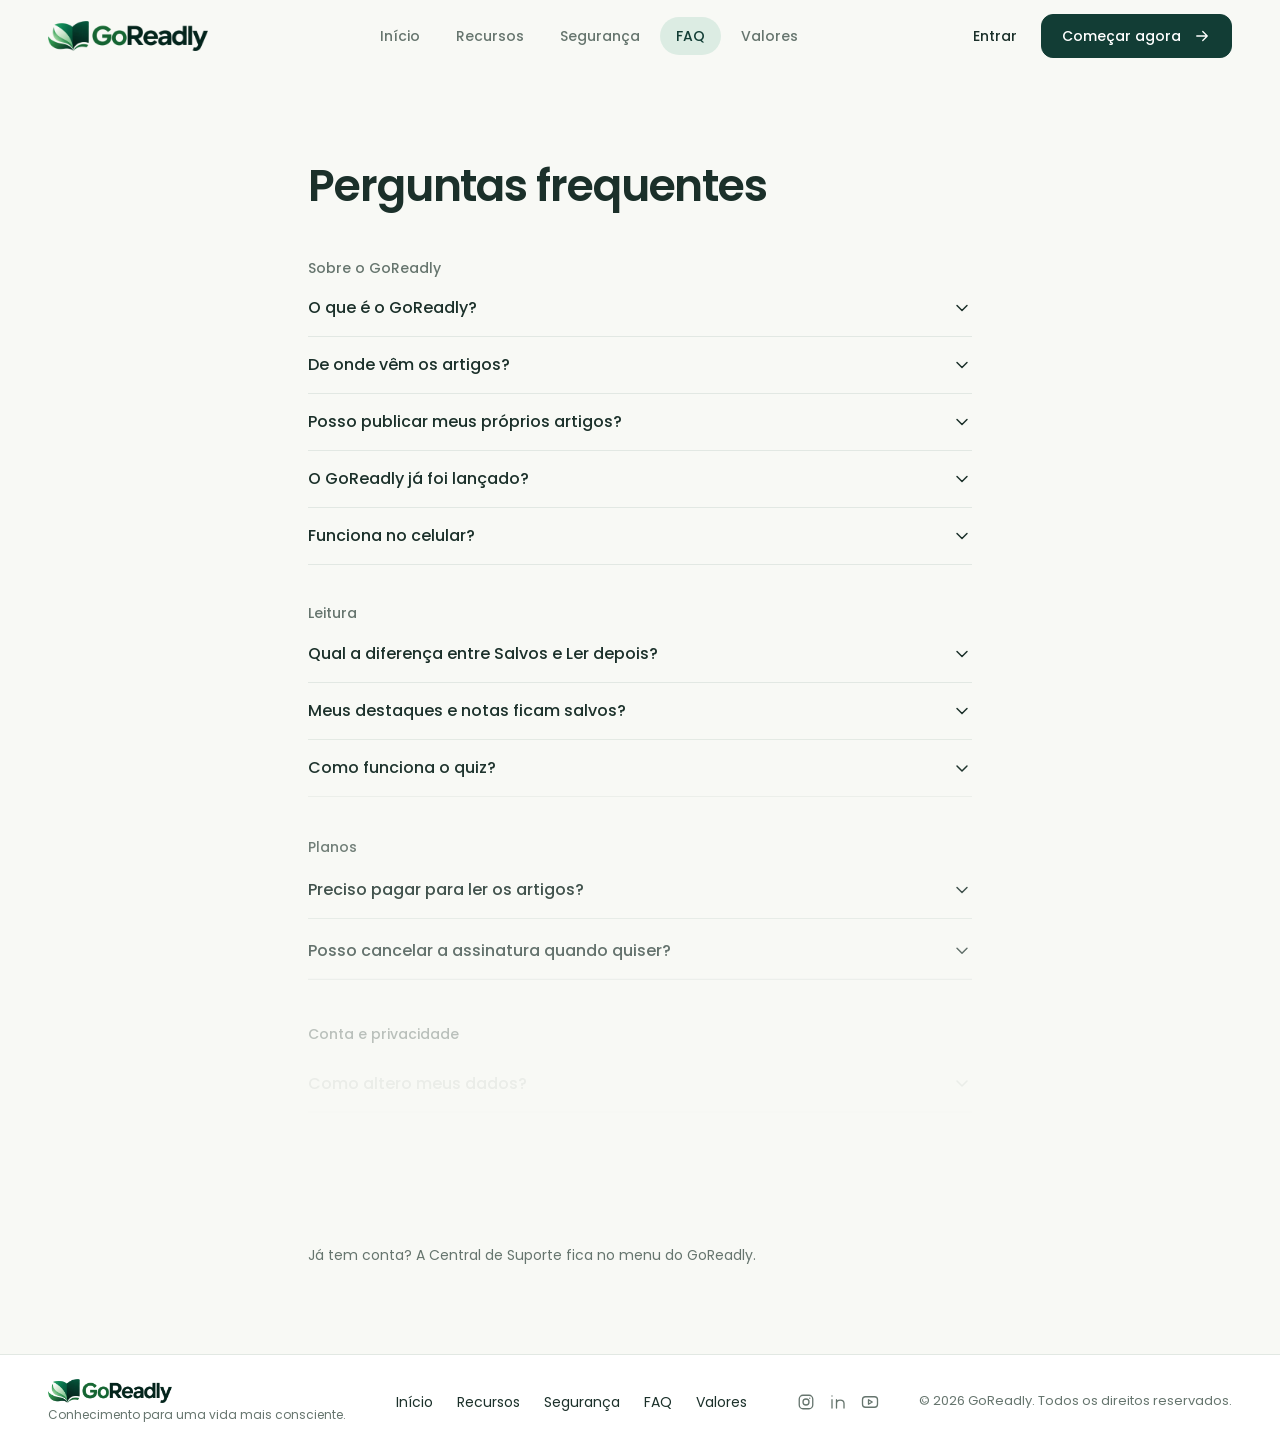
==== commit 03b31c8f: "SEO: metatags, dados estruturados, sitemap e imagens mais leves - Títulos e descrições revisados, ca" ====
--- a/faq.html
+++ b/faq.html
@@ -3,9 +3,201 @@
 <head>
   <meta charset="utf-8">
   <meta name="viewport" content="width=device-width, initial-scale=1">
-  <meta name="description" content="Respostas para as perguntas mais comuns sobre o GoReadly: artigos, leitura, planos, conta e privacidade.">
+  <meta name="description" content="Respostas sobre o GoReadly: de onde vêm os artigos, leitura no celular, planos, cancelamento, conta e privacidade.">
   <meta name="theme-color" content="#F8F9F5">
-  <title>Perguntas frequentes — GoReadly</title>
+  <title>Perguntas frequentes sobre o GoReadly</title>
+  <!-- seo:start -->
+  <link rel="canonical" href="https://www.goreadly.com.br/faq.html">
+  <meta name="robots" content="index, follow, max-image-preview:large">
+  <meta property="og:type" content="website">
+  <meta property="og:site_name" content="GoReadly">
+  <meta property="og:locale" content="pt_BR">
+  <meta property="og:title" content="Perguntas frequentes sobre o GoReadly">
+  <meta property="og:description" content="Respostas sobre o GoReadly: de onde vêm os artigos, leitura no celular, planos, cancelamento, conta e privacidade.">
+  <meta property="og:url" content="https://www.goreadly.com.br/faq.html">
+  <meta property="og:image" content="https://www.goreadly.com.br/assets/og-image.jpg">
+  <meta property="og:image:width" content="1200">
+  <meta property="og:image:height" content="630">
+  <meta property="og:image:alt" content="GoReadly — Um artigo por dia. Um você melhor todos os dias.">
+  <meta name="twitter:card" content="summary_large_image">
+  <meta name="twitter:title" content="Perguntas frequentes sobre o GoReadly">
+  <meta name="twitter:description" content="Respostas sobre o GoReadly: de onde vêm os artigos, leitura no celular, planos, cancelamento, conta e privacidade.">
+  <meta name="twitter:image" content="https://www.goreadly.com.br/assets/og-image.jpg">
+  <script type="application/ld+json">
+{
+  "@context": "https://schema.org",
+  "@graph": [
+    {
+      "@type": "Organization",
+      "@id": "https://www.goreadly.com.br/#organization",
+      "name": "GoReadly",
+      "url": "https://www.goreadly.com.br/",
+      "logo": {
+        "@type": "ImageObject",
+        "url": "https://www.goreadly.com.br/assets/goreadly-logo.png",
+        "width": 828,
+        "height": 160
+      }
+    },
+    {
+      "@type": "WebSite",
+      "@id": "https://www.goreadly.com.br/#website",
+      "name": "GoReadly",
+      "url": "https://www.goreadly.com.br/",
+      "inLanguage": "pt-BR",
+      "publisher": {
+        "@id": "https://www.goreadly.com.br/#organization"
+      }
+    },
+    {
+      "@type": "BreadcrumbList",
+      "@id": "https://www.goreadly.com.br/faq.html#breadcrumb",
+      "itemListElement": [
+        {
+          "@type": "ListItem",
+          "position": 1,
+          "name": "Início",
+          "item": "https://www.goreadly.com.br/"
+        },
+        {
+          "@type": "ListItem",
+          "position": 2,
+          "name": "Perguntas frequentes",
+          "item": "https://www.goreadly.com.br/faq.html"
+        }
+      ]
+    },
+    {
+      "@type": [
+        "WebPage",
+        "FAQPage"
+      ],
+      "@id": "https://www.goreadly.com.br/faq.html#webpage",
+      "url": "https://www.goreadly.com.br/faq.html",
+      "name": "Perguntas frequentes sobre o GoReadly",
+      "description": "Respostas sobre o GoReadly: de onde vêm os artigos, leitura no celular, planos, cancelamento, conta e privacidade.",
+      "inLanguage": "pt-BR",
+      "isPartOf": {
+        "@id": "https://www.goreadly.com.br/#website"
+      },
+      "primaryImageOfPage": {
+        "@type": "ImageObject",
+        "url": "https://www.goreadly.com.br/assets/og-image.jpg"
+      },
+      "breadcrumb": {
+        "@id": "https://www.goreadly.com.br/faq.html#breadcrumb"
+      },
+      "mainEntity": [
+        {
+          "@type": "Question",
+          "name": "O que é o GoReadly?",
+          "acceptedAnswer": {
+            "@type": "Answer",
+            "text": "Uma plataforma de aprendizagem contínua por meio da leitura de artigos selecionados e revisados pela equipe do GoReadly."
+          }
+        },
+        {
+          "@type": "Question",
+          "name": "De onde vêm os artigos?",
+          "acceptedAnswer": {
+            "@type": "Answer",
+            "text": "De fontes selecionadas pela equipe. Cada artigo mostra a fonte, os créditos e a licença, quando disponíveis."
+          }
+        },
+        {
+          "@type": "Question",
+          "name": "Posso publicar meus próprios artigos?",
+          "acceptedAnswer": {
+            "@type": "Answer",
+            "text": "Não. O catálogo é selecionado, revisado e publicado exclusivamente pela equipe."
+          }
+        },
+        {
+          "@type": "Question",
+          "name": "O GoReadly já foi lançado?",
+          "acceptedAnswer": {
+            "@type": "Answer",
+            "text": "A plataforma está em desenvolvimento, e os recursos podem evoluir até o lançamento."
+          }
+        },
+        {
+          "@type": "Question",
+          "name": "Funciona no celular?",
+          "acceptedAnswer": {
+            "@type": "Answer",
+            "text": "Sim, pelo navegador do celular ou do tablet. Ainda não há aplicativo para instalar."
+          }
+        },
+        {
+          "@type": "Question",
+          "name": "Qual a diferença entre Salvos e Ler depois?",
+          "acceptedAnswer": {
+            "@type": "Answer",
+            "text": "Salvos é a sua coleção permanente. Ler depois é uma fila: o artigo sai dela quando você termina a leitura."
+          }
+        },
+        {
+          "@type": "Question",
+          "name": "Meus destaques e notas ficam salvos?",
+          "acceptedAnswer": {
+            "@type": "Answer",
+            "text": "Sim, na sua conta, e aparecem em qualquer aparelho em que você entrar. Suas notas são privadas."
+          }
+        },
+        {
+          "@type": "Question",
+          "name": "Como funciona o quiz?",
+          "acceptedAnswer": {
+            "@type": "Answer",
+            "text": "No Premium, ao terminar um artigo que tem quiz, perguntamos se você quer validar a leitura respondendo às perguntas."
+          }
+        },
+        {
+          "@type": "Question",
+          "name": "Preciso pagar para ler os artigos?",
+          "acceptedAnswer": {
+            "@type": "Answer",
+            "text": "Não. Todo o catálogo está disponível no plano Free. O Premium acrescenta coleções, insights, quiz e personalização. Veja os valores."
+          }
+        },
+        {
+          "@type": "Question",
+          "name": "Posso cancelar a assinatura quando quiser?",
+          "acceptedAnswer": {
+            "@type": "Answer",
+            "text": "Sim. O cancelamento é feito em Configurações, e você mantém o Premium até o fim do período já pago."
+          }
+        },
+        {
+          "@type": "Question",
+          "name": "Como altero meus dados?",
+          "acceptedAnswer": {
+            "@type": "Answer",
+            "text": "Em Configurações, na aba Conta e segurança, você altera nome, e-mail, foto e senha."
+          }
+        },
+        {
+          "@type": "Question",
+          "name": "Posso exportar meus dados ou excluir minha conta?",
+          "acceptedAnswer": {
+            "@type": "Answer",
+            "text": "Sim. As duas opções ficam em Configurações, na aba Dados e privacidade."
+          }
+        },
+        {
+          "@type": "Question",
+          "name": "Como a minha conta é protegida?",
+          "acceptedAnswer": {
+            "@type": "Answer",
+            "text": "Senhas nunca ficam em texto puro, e o servidor confere o acesso em cada operação. Saiba mais sobre segurança."
+          }
+        }
+      ]
+    }
+  ]
+}
+  </script>
+  <!-- seo:end -->
   <link rel="icon" href="./assets/favicon.ico" sizes="any">
   <link rel="icon" type="image/png" sizes="32x32" href="./assets/favicon-32x32.png">
   <link rel="apple-touch-icon" href="./assets/apple-touch-icon.png">
@@ -81,7 +273,6 @@
       <p class="faq-page-more">Já tem conta? A Central de Suporte fica no menu do GoReadly.</p>
     </div>
   </main>
-</main>
 
   <footer class="footer">
     <div class="container footer-inner">
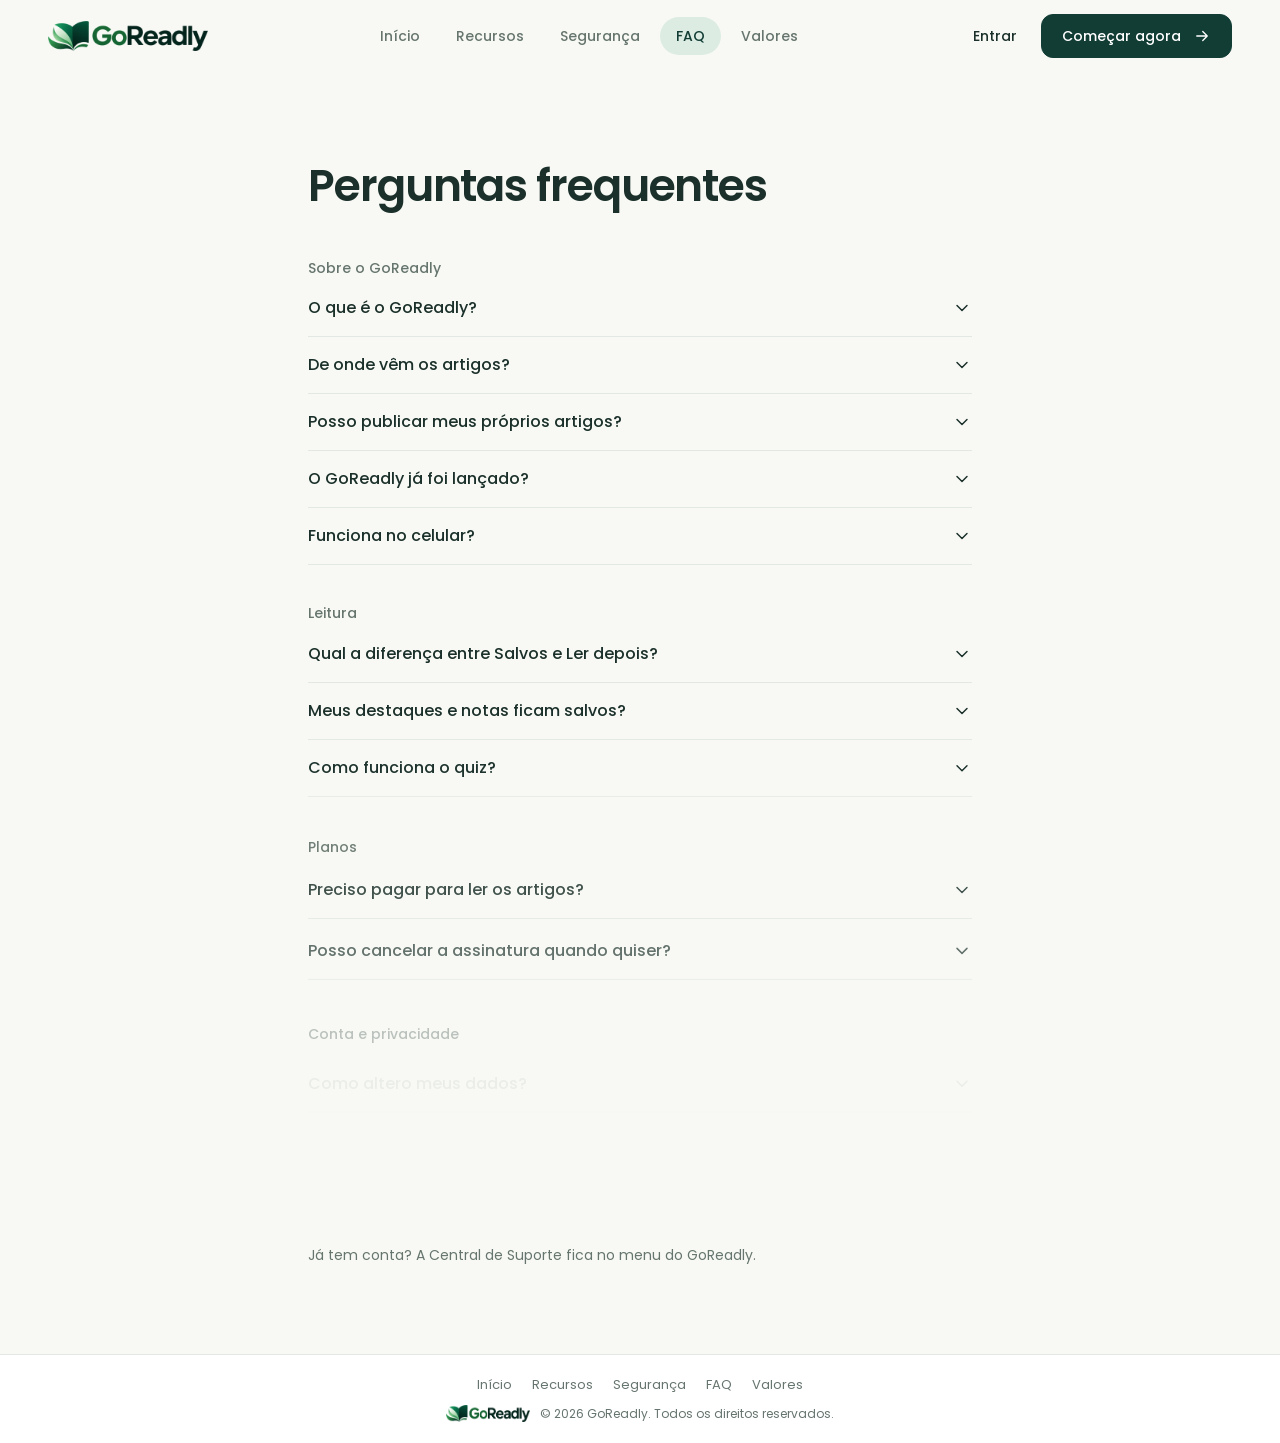
==== commit 298cf826: "Footer minimalista, centralizado e mais compacto - Remove redes sociais (e os ícones SVG que só elas" ====
--- a/faq.html
+++ b/faq.html
@@ -218,9 +218,6 @@
     <symbol id="minus" viewBox="0 0 24 24"><path d="M5 12h14"/></symbol>
     <symbol id="book" viewBox="0 0 24 24"><path d="M12 7v14"/><path d="M3 18a1 1 0 0 1-1-1V4a1 1 0 0 1 1-1h5a4 4 0 0 1 4 4 4 4 0 0 1 4-4h5a1 1 0 0 1 1 1v13a1 1 0 0 1-1 1h-6a3 3 0 0 0-3 3 3 3 0 0 0-3-3z"/></symbol>
     <symbol id="crown" viewBox="0 0 24 24"><path d="M11.600 3.300a.5.5 0 0 1 .8 0l2.900 5.600a1 1 0 0 0 1.500.3l4.300-3.700a.5.5 0 0 1 .8.500l-2.800 10.300a1 1 0 0 1-1 .7H5.900a1 1 0 0 1-1-.7L2.100 6a.5.5 0 0 1 .8-.500l4.300 3.700a1 1 0 0 0 1.500-.3z"/><path d="M5 21h14"/></symbol>
-    <symbol id="instagram" viewBox="0 0 24 24"><rect x="3" y="3" width="18" height="18" rx="5"/><circle cx="12" cy="12" r="4"/><path d="M17 7h.01"/></symbol>
-    <symbol id="linkedin" viewBox="0 0 24 24"><path d="M4 9v11M4 4v.01M10 20V9m0 5c0-6 10-6 10 0v6"/></symbol>
-    <symbol id="youtube" viewBox="0 0 24 24"><rect x="2" y="5" width="20" height="14" rx="4"/><path d="m10 9 5 3-5 3Z"/></symbol>
   </defs></svg>
 
   <header class="header">
@@ -276,10 +273,6 @@
 
   <footer class="footer">
     <div class="container footer-inner">
-      <div class="footer-brand">
-        <a href="./index.html" class="brand" aria-label="GoReadly — início"><img src="./assets/goreadly-logo.png" alt="GoReadly" width="124" height="24"></a>
-        <p>Conhecimento para uma vida mais consciente.</p>
-      </div>
       <nav aria-label="Navegação do rodapé">
         <a href="./index.html#inicio">Início</a>
         <a href="./recursos.html">Recursos</a>
@@ -287,12 +280,10 @@
         <a href="./faq.html">FAQ</a>
         <a href="./valores.html">Valores</a>
       </nav>
-      <div class="socials" role="group" aria-label="Redes sociais — em breve">
-        <svg role="img" aria-label="Instagram"><use href="#instagram"/></svg>
-        <svg role="img" aria-label="LinkedIn"><use href="#linkedin"/></svg>
-        <svg role="img" aria-label="YouTube"><use href="#youtube"/></svg>
-      </div>
-      <p class="copyright">© <span id="year">2026</span> GoReadly. Todos os direitos reservados.</p>
+      <p class="footer-meta">
+        <a href="./index.html" class="brand" aria-label="GoReadly — início"><img src="./assets/goreadly-logo.png" alt="GoReadly" width="84" height="16"></a>
+        <span>© <span id="year">2026</span> GoReadly. Todos os direitos reservados.</span>
+      </p>
     </div>
   </footer>
 </body>
--- a/styles.css
+++ b/styles.css
@@ -569,12 +569,11 @@
 
 /* Rodapé */
 .footer { background: var(--color-surface); border-top: 1px solid var(--color-border); }
-.footer-inner { display: flex; flex-wrap: wrap; align-items: center; gap: 16px 40px; padding-block: 24px; font-size: .875rem; }
-.footer-brand p { margin-top: 2px; font-size: .75rem; color: var(--color-text-secondary); }
-.footer nav { display: flex; flex-wrap: wrap; gap: 4px 24px; margin-inline: auto; }
-.footer nav a { transition: color var(--transition-default); }
-.socials { display: flex; gap: 14px; color: var(--color-text-secondary); }
-.socials svg { width: 18px; height: 18px; }
+.footer-inner { display: flex; flex-direction: column; align-items: center; gap: 8px; padding-block: 20px; font-size: .8125rem; text-align: center; }
+.footer nav { display: flex; flex-wrap: wrap; justify-content: center; gap: 4px 20px; }
+.footer nav a { color: var(--color-text-secondary); transition: color var(--transition-default); }
+.footer-meta { display: flex; flex-wrap: wrap; align-items: center; justify-content: center; gap: 6px 10px; font-size: .75rem; color: var(--color-text-secondary); }
+.footer .brand img { width: 84px; height: auto; }
 .copyright { font-size: .8125rem; color: var(--color-text-secondary); }
 
 /* Estados de ponteiro */
@@ -671,8 +670,6 @@
   .resources .feature-heading { min-height: 0; }
   .resources .feature-preview { min-height: 0; }
   .hero-actions .button { flex: 1 1 auto; }
-  .footer-inner { flex-direction: column; align-items: flex-start; }
-  .footer nav { margin-inline: 0; }
 }
 
 @media (max-width: 640px) {
